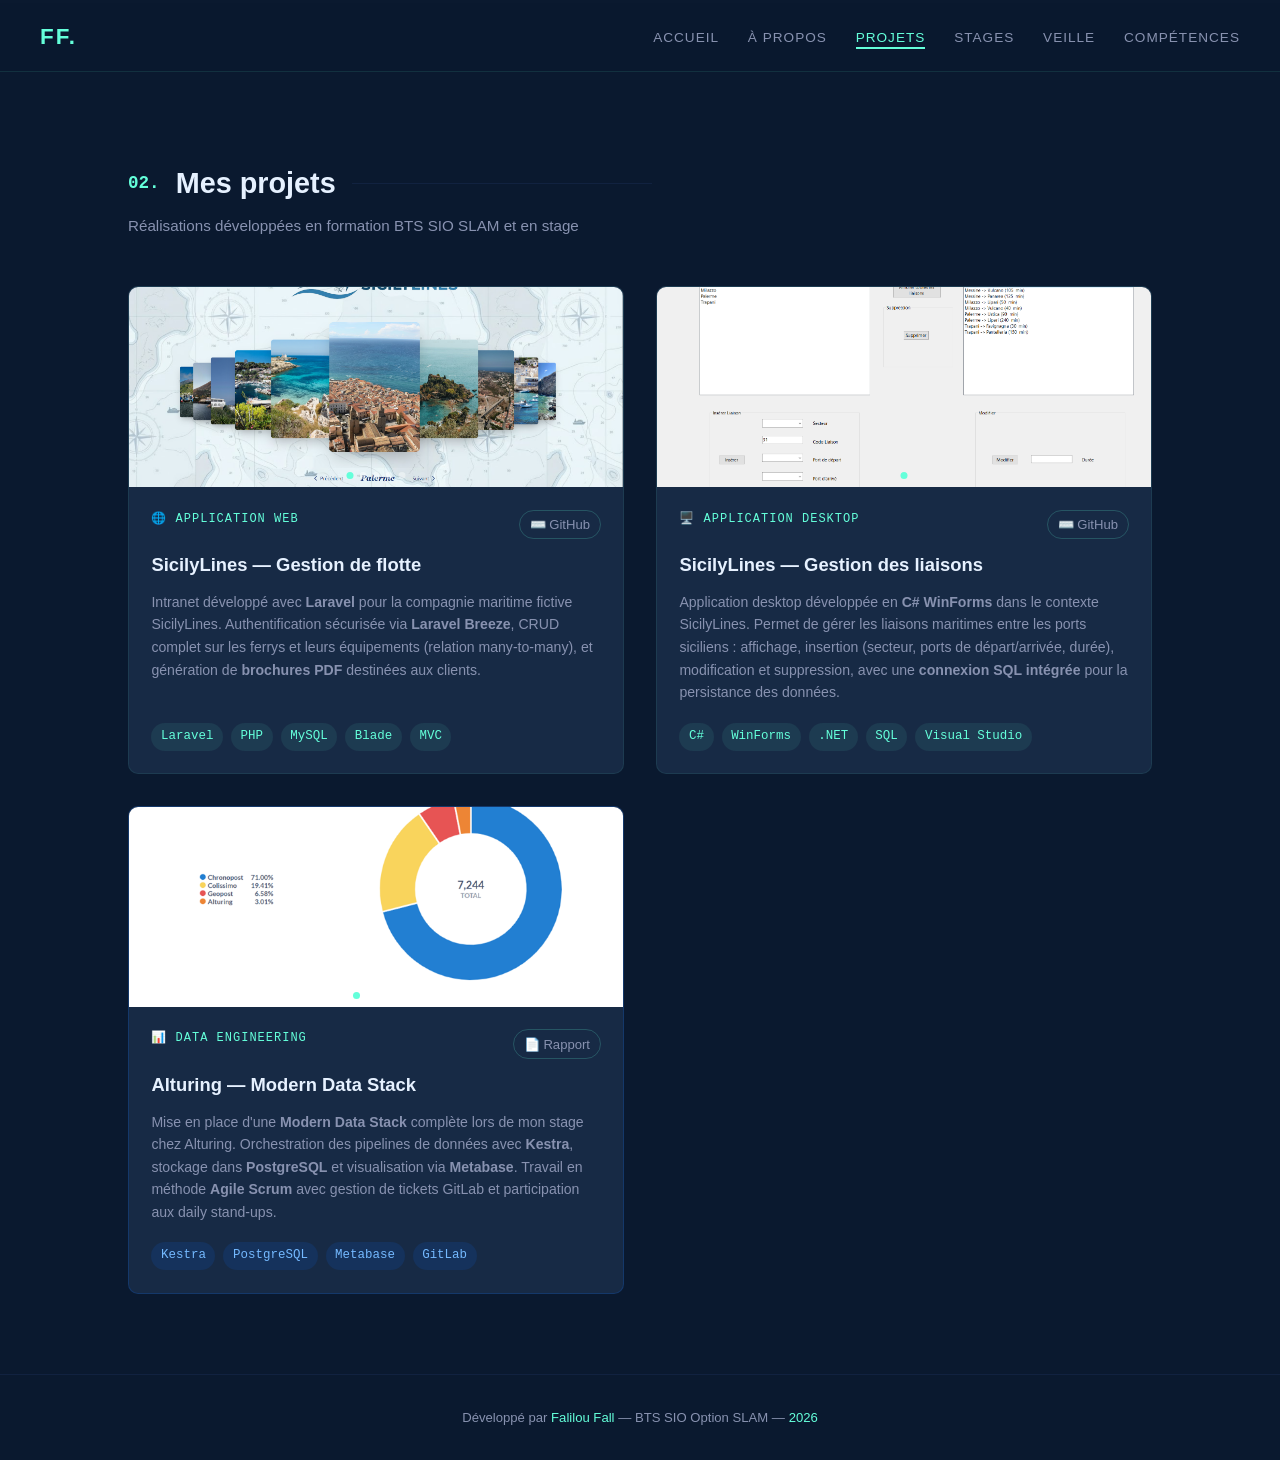
==== projets.html @ fac68329 "Add files via upload" ====
<!DOCTYPE html>
<html lang="fr">
<head>
  <meta charset="UTF-8"/>
  <meta name="viewport" content="width=device-width, initial-scale=1.0"/>
  <title>Projets — Portfolio Falilou Fall</title>
  <style>
    *, *::before, *::after { box-sizing: border-box; margin: 0; padding: 0; }
    :root {
      --primary: #0a192f;
      --accent: #64ffda;
      --accent2: #0d6efd;
      --light-bg: #112240;
      --card-bg: #172a45;
      --text: #ccd6f6;
      --text-muted: #8892b0;
      --white: #e6f1ff;
      --radius: 10px;
      --transition: all 0.3s ease;
    }
    html { scroll-behavior: smooth; }
    body {
      font-family: 'Segoe UI', Tahoma, Geneva, Verdana, sans-serif;
      background-color: var(--primary);
      color: var(--text);
      line-height: 1.6;
    }
    a { color: var(--accent); text-decoration: none; transition: var(--transition); }
    a:hover { color: var(--white); }

    #progress-bar {
      position: fixed; top: 0; left: 0;
      height: 3px; width: 0%;
      background: linear-gradient(90deg, var(--accent), var(--accent2));
      z-index: 9999; transition: width 0.1s linear;
    }

    nav {
      position: fixed; top: 3px; left: 0; right: 0;
      background: rgba(10, 25, 47, 0.97);
      backdrop-filter: blur(10px);
      display: flex; justify-content: space-between; align-items: center;
      padding: 1rem 2.5rem;
      z-index: 1000;
      border-bottom: 1px solid rgba(100,255,218,0.1);
    }
    .nav-logo { font-size: 1.4rem; font-weight: 700; color: var(--accent); letter-spacing: 2px; }
    .nav-links { display: flex; gap: 1.8rem; list-style: none; }
    .nav-links a {
      color: var(--text-muted); font-size: 0.85rem;
      letter-spacing: 1px; text-transform: uppercase;
      position: relative; padding-bottom: 4px;
    }
    .nav-links a::after {
      content: ''; position: absolute; bottom: 0; left: 0;
      width: 0; height: 2px; background: var(--accent);
      transition: var(--transition);
    }
    .nav-links a:hover, .nav-links a.active { color: var(--accent); }
    .nav-links a:hover::after, .nav-links a.active::after { width: 100%; }
    .hamburger { display: none; flex-direction: column; gap: 5px; cursor: pointer; }
    .hamburger span { display: block; width: 25px; height: 2px; background: var(--accent); transition: var(--transition); }

    .page-content { padding-top: 80px; min-height: 100vh; }
    section, .main-section { padding: 5rem 10vw; }
    .section-title {
      font-size: 1.8rem; font-weight: 700; color: var(--white);
      margin-bottom: 0.5rem;
      display: flex; align-items: center; gap: 1rem;
    }
    .section-title::before { content: attr(data-num); color: var(--accent); font-size: 1.1rem; font-family: monospace; }
    .section-title::after { content: ''; flex: 1; height: 1px; background: var(--light-bg); max-width: 300px; }
    .section-sub { color: var(--text-muted); margin-bottom: 3rem; font-size: 0.95rem; }

    .tag {
      display: inline-block;
      background: rgba(100,255,218,0.08); color: var(--accent);
      padding: 0.25rem 0.6rem; border-radius: 20px;
      font-size: 0.78rem; font-family: monospace;
    }
    .tag-stage {
      background: rgba(13,110,253,0.12); color: #74b9ff;
    }

    .reveal { opacity: 0; transform: translateY(30px); transition: opacity 0.6s ease, transform 0.6s ease; }
    .reveal.visible { opacity: 1; transform: translateY(0); }

    #back-to-top {
      position: fixed; bottom: 2rem; right: 2rem;
      background: var(--accent); color: var(--primary);
      border: none; border-radius: 50%;
      width: 44px; height: 44px; font-size: 1.2rem;
      cursor: pointer; display: none; align-items: center;
      justify-content: center; transition: var(--transition);
      z-index: 999; box-shadow: 0 4px 15px rgba(100,255,218,0.3);
    }
    #back-to-top:hover { transform: translateY(-3px); }
    #back-to-top.visible { display: flex; }

    footer {
      text-align: center; padding: 2rem;
      color: var(--text-muted); font-size: 0.82rem;
      border-top: 1px solid var(--light-bg);
    }
    footer span { color: var(--accent); }

    @media (max-width: 768px) {
      nav { padding: 1rem 1.5rem; }
      .nav-links { display: none; flex-direction: column; position: absolute; top: 100%; left: 0; right: 0; background: rgba(10,25,47,0.98); padding: 1rem 2rem; gap: 1.2rem; border-top: 1px solid var(--light-bg); }
      .nav-links.open { display: flex; }
      .hamburger { display: flex; }
      section, .main-section { padding: 4rem 6vw; }
      .projects-grid { grid-template-columns: 1fr; }
    }

    /* ===== PROJECTS GRID ===== */
    .projects-grid {
      display: grid;
      grid-template-columns: repeat(auto-fit, minmax(340px, 1fr));
      gap: 2rem;
    }

    .project-card {
      background: var(--card-bg);
      border-radius: var(--radius);
      border: 1px solid rgba(100,255,218,0.08);
      transition: var(--transition);
      position: relative;
      overflow: hidden;
      display: flex;
      flex-direction: column;
    }
    .project-card::before {
      content: '';
      position: absolute; top: 0; left: 0; right: 0;
      height: 3px;
      background: linear-gradient(90deg, var(--accent), var(--accent2));
      transform: scaleX(0); transform-origin: left;
      transition: var(--transition);
    }
    /* Carte stage : bordure bleue */
    .project-card.stage-card {
      border-color: rgba(13,110,253,0.2);
    }
    .project-card.stage-card::before {
      background: linear-gradient(90deg, var(--accent2), #74b9ff);
    }

    .project-card:hover { transform: translateY(-8px); border-color: rgba(100,255,218,0.3); }
    .project-card:hover::before { transform: scaleX(1); }
    .project-card.stage-card:hover { border-color: rgba(13,110,253,0.5); }

    /* Badge stage */
    .stage-badge {
      position: absolute; top: 12px; right: 12px;
      background: rgba(13,110,253,0.85);
      color: #fff; font-size: 0.7rem; font-weight: 700;
      padding: 0.2rem 0.6rem; border-radius: 20px;
      letter-spacing: 0.5px; text-transform: uppercase;
      z-index: 3;
    }

    /* ===== IMAGE GALLERY ===== */
    .project-gallery {
      position: relative;
      width: 100%;
      height: 200px;
      overflow: hidden;
      background: var(--light-bg);
    }
    .project-gallery img {
      position: absolute;
      width: 100%; height: 100%;
      object-fit: cover;
      opacity: 0;
      transition: opacity 0.6s ease;
    }
    .project-gallery img.active { opacity: 1; }
    .gallery-dots {
      position: absolute;
      bottom: 8px; left: 50%;
      transform: translateX(-50%);
      display: flex; gap: 6px;
      z-index: 2;
    }
    .gallery-dot {
      width: 7px; height: 7px;
      border-radius: 50%;
      background: rgba(255,255,255,0.4);
      cursor: pointer;
      transition: background 0.3s;
    }
    .gallery-dot.active { background: var(--accent); }
    .gallery-nav {
      position: absolute;
      top: 50%; transform: translateY(-50%);
      background: rgba(10,25,47,0.6);
      color: var(--accent);
      border: none; cursor: pointer;
      padding: 0.3rem 0.6rem;
      font-size: 1rem;
      z-index: 2;
      border-radius: 4px;
      opacity: 0;
      transition: opacity 0.3s;
    }
    .project-gallery:hover .gallery-nav { opacity: 1; }
    .gallery-prev { left: 8px; }
    .gallery-next { right: 8px; }

    /* ===== CARD CONTENT ===== */
    .project-content { padding: 1.4rem; flex: 1; display: flex; flex-direction: column; gap: 0.7rem; }
    .project-header { display: flex; justify-content: space-between; align-items: flex-start; }
    .project-type { font-size: 0.75rem; font-family: monospace; color: var(--accent); letter-spacing: 1px; text-transform: uppercase; }
    .project-links { display: flex; gap: 0.6rem; }
    .project-links a {
      color: var(--text-muted);
      display: flex; align-items: center; gap: 0.3rem;
      font-size: 0.82rem; border: 1px solid rgba(100,255,218,0.2);
      padding: 0.2rem 0.6rem; border-radius: 20px;
      transition: var(--transition);
    }
    .project-links a:hover { color: var(--accent); border-color: var(--accent); background: rgba(100,255,218,0.05); }
    .project-title { font-size: 1.15rem; font-weight: 700; color: var(--white); }
    .project-desc { color: var(--text-muted); font-size: 0.88rem; line-height: 1.6; flex: 1; }
    .project-tags { display: flex; flex-wrap: wrap; gap: 0.5rem; margin-top: auto; padding-top: 0.5rem; }
  </style>
</head>
<body>
<div id="progress-bar"></div>

<nav>
  <a href="index.html" class="nav-logo">FF.</a>
  <ul class="nav-links" id="navLinks">
    <li><a href="index.html">Accueil</a></li>
    <li><a href="apropos.html">À propos</a></li>
    <li><a href="projets.html">Projets</a></li>
    <li><a href="stages.html">Stages</a></li>
    <li><a href="veille.html">Veille</a></li>
    <li><a href="competences.html">Compétences</a></li>
  </ul>
  <div class="hamburger" id="hamburger"><span></span><span></span><span></span></div>
</nav>

<div class="page-content">

  <section class="main-section">
    <h2 class="section-title" data-num="02.">Mes projets</h2>
    <p class="section-sub">Réalisations développées en formation BTS SIO SLAM et en stage</p>

    <div class="projects-grid">

      <!-- ===== PROJET 1 : LARAVEL ===== -->
      <div class="project-card reveal">
        <div class="project-gallery" id="gallery-laravel">
          <img src="Image SicilyLines/acceuil.png"   alt="SicilyLines - Accueil"         class="active" />
          <img src="Image SicilyLines/connexion.png" alt="SicilyLines - Connexion"                       />
          <img src="Image SicilyLines/BDD.png"       alt="SicilyLines - Base de données"                 />
          <img src="Image SicilyLines/Modif.png"     alt="SicilyLines - Modification"                    />
          <img src="Image SicilyLines/Exemple.png"   alt="SicilyLines - Exemple ferry"                   />
          <button class="gallery-nav gallery-prev" onclick="changeSlide('laravel', -1)">‹</button>
          <button class="gallery-nav gallery-next" onclick="changeSlide('laravel',  1)">›</button>
          <div class="gallery-dots" id="dots-laravel"></div>
        </div>
        <div class="project-content">
          <div class="project-header">
            <span class="project-type">🌐 Application Web</span>
            <div class="project-links">
              <a href="https://github.com/ZakOPIUM/SicilyLinesLaravel" target="_blank">⌨️ GitHub</a>
            </div>
          </div>
          <h3 class="project-title">SicilyLines — Gestion de flotte</h3>
          <p class="project-desc">
            Intranet développé avec <strong>Laravel</strong> pour la compagnie maritime fictive SicilyLines.
            Authentification sécurisée via <strong>Laravel Breeze</strong>, CRUD complet sur les ferrys
            et leurs équipements (relation many-to-many), et génération de <strong>brochures PDF</strong>
            destinées aux clients.
          </p>
          <div class="project-tags">
            <span class="tag">Laravel</span>
            <span class="tag">PHP</span>
            <span class="tag">MySQL</span>
            <span class="tag">Blade</span>
            <span class="tag">MVC</span>
          </div>
        </div>
      </div>

      <!-- ===== PROJET 2 : C# WINFORMS ===== -->
      <div class="project-card reveal">
        <div class="project-gallery" id="gallery-winforms">
          <img src="Image windowsForm/Final.png" alt="SicilyLines Desktop - Interface principale" class="active" />
          <button class="gallery-nav gallery-prev" onclick="changeSlide('winforms', -1)">‹</button>
          <button class="gallery-nav gallery-next" onclick="changeSlide('winforms',  1)">›</button>
          <div class="gallery-dots" id="dots-winforms"></div>
        </div>
        <div class="project-content">
          <div class="project-header">
            <span class="project-type">🖥️ Application Desktop</span>
            <div class="project-links">
              <a href="https://github.com/ZakOPIUM/Zak-Faloulou" target="_blank">⌨️ GitHub</a>
            </div>
          </div>
          <h3 class="project-title">SicilyLines — Gestion des liaisons</h3>
          <p class="project-desc">
            Application desktop développée en <strong>C# WinForms</strong> dans le contexte SicilyLines.
            Permet de gérer les liaisons maritimes entre les ports siciliens : affichage, insertion
            (secteur, ports de départ/arrivée, durée), modification et suppression, avec une
            <strong>connexion SQL intégrée</strong> pour la persistance des données.
          </p>
          <div class="project-tags">
            <span class="tag">C#</span>
            <span class="tag">WinForms</span>
            <span class="tag">.NET</span>
            <span class="tag">SQL</span>
            <span class="tag">Visual Studio</span>
          </div>
        </div>
      </div>

      <!-- ===== PROJET 3 : ALTURING — Modern Data Stack ===== -->
      <div class="project-card stage-card reveal">
        <div class="project-gallery" id="gallery-alturing">
          <img src="Image Stage/Dashboard.png"           alt="Alturing - Dashboard Metabase"   class="active" />
          <img src="Image Stage/exemple host group.png"  alt="Alturing - Host Group Kestra"                   />
          <img src="Image Stage/requete.png"             alt="Alturing - Requête PostgreSQL"                  />
          <img src="Image Stage/Schema.png"              alt="Alturing - Schéma d'architecture"               />
          <button class="gallery-nav gallery-prev" onclick="changeSlide('alturing', -1)">‹</button>
          <button class="gallery-nav gallery-next" onclick="changeSlide('alturing',  1)">›</button>
          <div class="gallery-dots" id="dots-alturing"></div>
        </div>
        <div class="project-content">
          <div class="project-header">
            <span class="project-type">📊 Data Engineering</span>
            <div class="project-links">
              <a href="stages.html#alturing">📄 Rapport</a>
            </div>
          </div>
          <h3 class="project-title">Alturing — Modern Data Stack</h3>
          <p class="project-desc">
            Mise en place d'une <strong>Modern Data Stack</strong> complète lors de mon stage chez Alturing.
            Orchestration des pipelines de données avec <strong>Kestra</strong>, stockage dans
            <strong>PostgreSQL</strong> et visualisation via <strong>Metabase</strong>.
            Travail en méthode <strong>Agile Scrum</strong> avec gestion de tickets GitLab et
            participation aux daily stand-ups.
          </p>
          <div class="project-tags">
            <span class="tag tag-stage">Kestra</span>
            <span class="tag tag-stage">PostgreSQL</span>
            <span class="tag tag-stage">Metabase</span>
            <span class="tag tag-stage">GitLab</span>
          </div>
        </div>
      </div>

    </div>
  </section>

  <footer>
    <p>Développé par <span>Falilou Fall</span> — BTS SIO Option SLAM — <span id="year"></span></p>
  </footer>
  <button id="back-to-top" title="Retour en haut">↑</button>

</div>

<script>
  document.getElementById('year').textContent = new Date().getFullYear();

  const hamburger = document.getElementById('hamburger');
  const navLinks  = document.getElementById('navLinks');
  hamburger.addEventListener('click', () => navLinks.classList.toggle('open'));
  document.querySelectorAll('.nav-links a').forEach(l => l.addEventListener('click', () => navLinks.classList.remove('open')));

  const progressBar = document.getElementById('progress-bar');
  const backToTop   = document.getElementById('back-to-top');
  window.addEventListener('scroll', () => {
    const s = document.documentElement.scrollTop;
    const h = document.documentElement.scrollHeight - document.documentElement.clientHeight;
    progressBar.style.width = (s / h * 100) + '%';
    s > 400 ? backToTop.classList.add('visible') : backToTop.classList.remove('visible');
  });
  backToTop.addEventListener('click', () => window.scrollTo({ top: 0, behavior: 'smooth' }));

  document.querySelectorAll('.reveal').forEach(el => {
    new IntersectionObserver((entries) => {
      entries.forEach(e => { if (e.isIntersecting) e.target.classList.add('visible'); });
    }, { threshold: 0.1 }).observe(el);
  });

  const currentFile = location.pathname.split('/').pop() || 'index.html';
  document.querySelectorAll('.nav-links a').forEach(a => {
    if (a.getAttribute('href') === currentFile) a.classList.add('active');
  });

  // ===== IMAGE GALLERY =====
  const galleries = {};

  function initGallery(id) {
    const gallery = document.getElementById('gallery-' + id);
    if (!gallery) return;
    const imgs = gallery.querySelectorAll('img');
    const dotsContainer = document.getElementById('dots-' + id);
    galleries[id] = { imgs, current: 0 };

    imgs.forEach((_, i) => {
      const dot = document.createElement('div');
      dot.className = 'gallery-dot' + (i === 0 ? ' active' : '');
      dot.addEventListener('click', () => goToSlide(id, i));
      dotsContainer.appendChild(dot);
    });

    if (imgs.length > 1) setInterval(() => changeSlide(id, 1), 3500);
  }

  function goToSlide(id, index) {
    const g = galleries[id];
    g.imgs[g.current].classList.remove('active');
    document.querySelectorAll(`#dots-${id} .gallery-dot`)[g.current].classList.remove('active');
    g.current = (index + g.imgs.length) % g.imgs.length;
    g.imgs[g.current].classList.add('active');
    document.querySelectorAll(`#dots-${id} .gallery-dot`)[g.current].classList.add('active');
  }

  function changeSlide(id, dir) {
    goToSlide(id, galleries[id].current + dir);
  }

  initGallery('laravel');
  initGallery('winforms');
  initGallery('alturing');
</script>

</body>
</html>
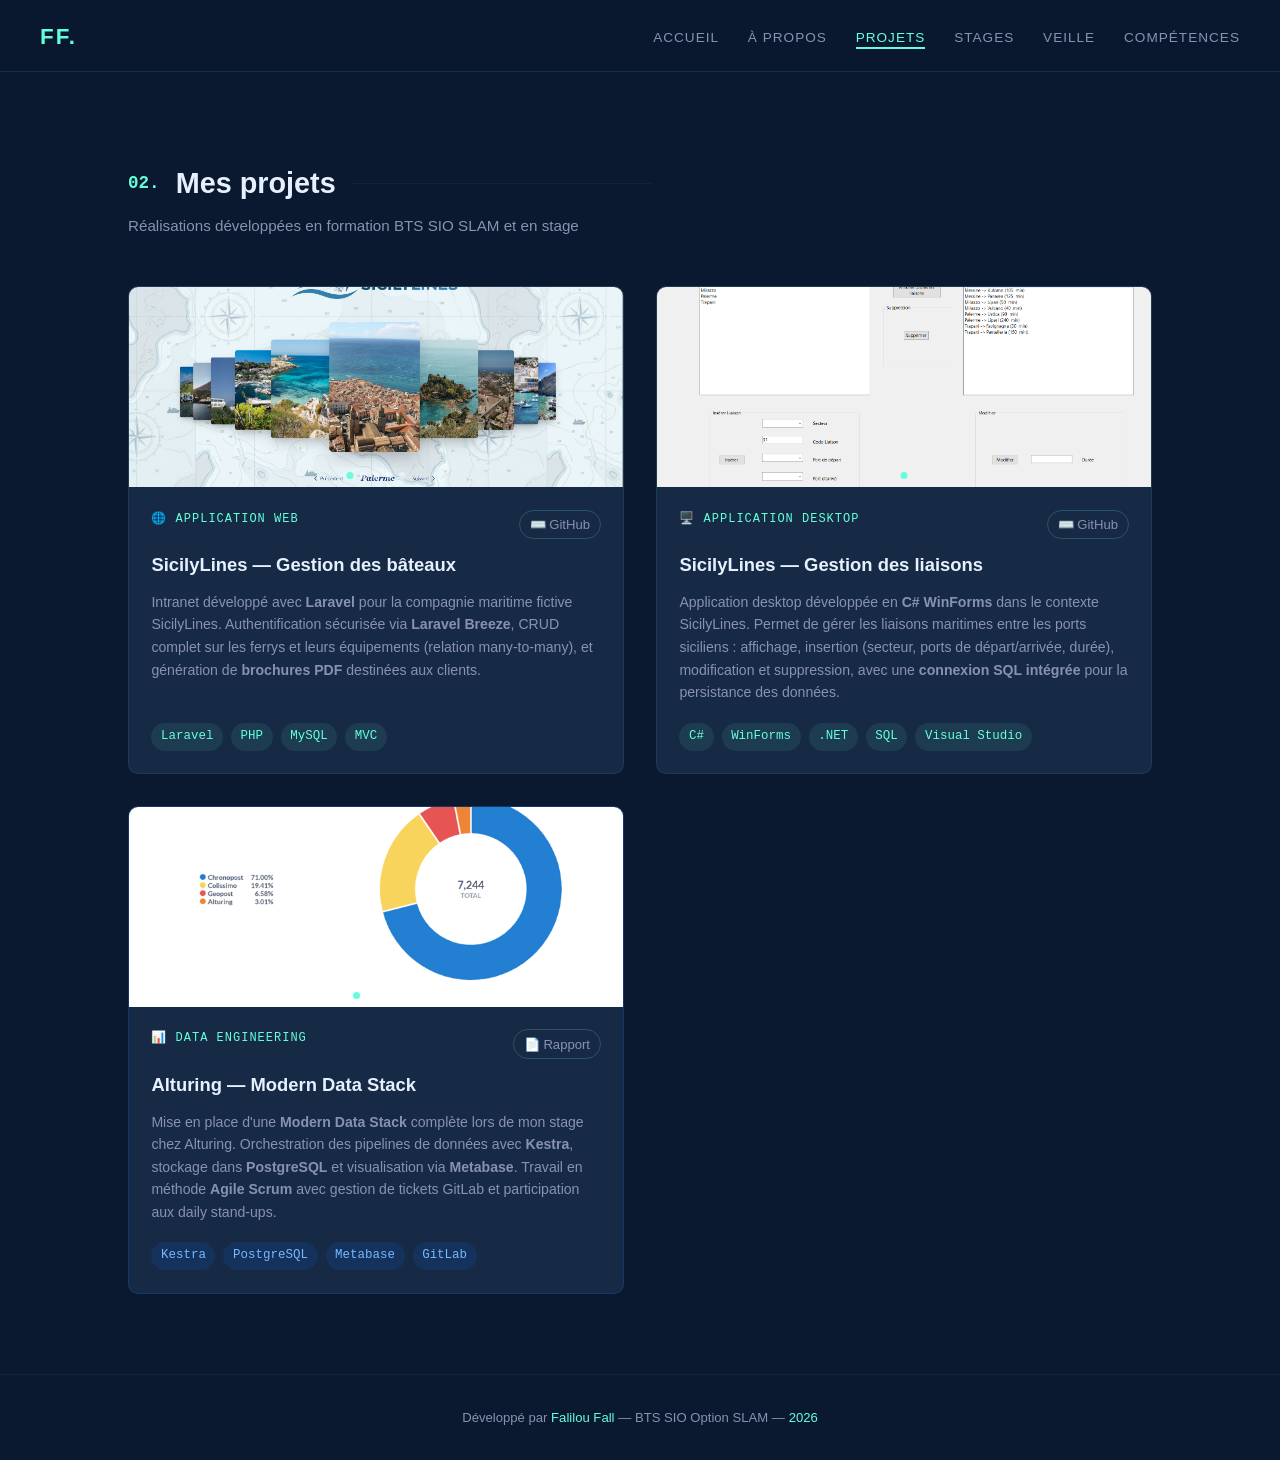
==== commit b67c00f7: "Update project title for SicilyLines" ====
--- a/projets.html
+++ b/projets.html
@@ -269,7 +269,7 @@
               <a href="https://github.com/ZakOPIUM/SicilyLinesLaravel" target="_blank">⌨️ GitHub</a>
             </div>
           </div>
-          <h3 class="project-title">SicilyLines — Gestion de flotte</h3>
+          <h3 class="project-title">SicilyLines — Gestion des bâteaux</h3>
           <p class="project-desc">
             Intranet développé avec <strong>Laravel</strong> pour la compagnie maritime fictive SicilyLines.
             Authentification sécurisée via <strong>Laravel Breeze</strong>, CRUD complet sur les ferrys
@@ -280,7 +280,6 @@
             <span class="tag">Laravel</span>
             <span class="tag">PHP</span>
             <span class="tag">MySQL</span>
-            <span class="tag">Blade</span>
             <span class="tag">MVC</span>
           </div>
         </div>
